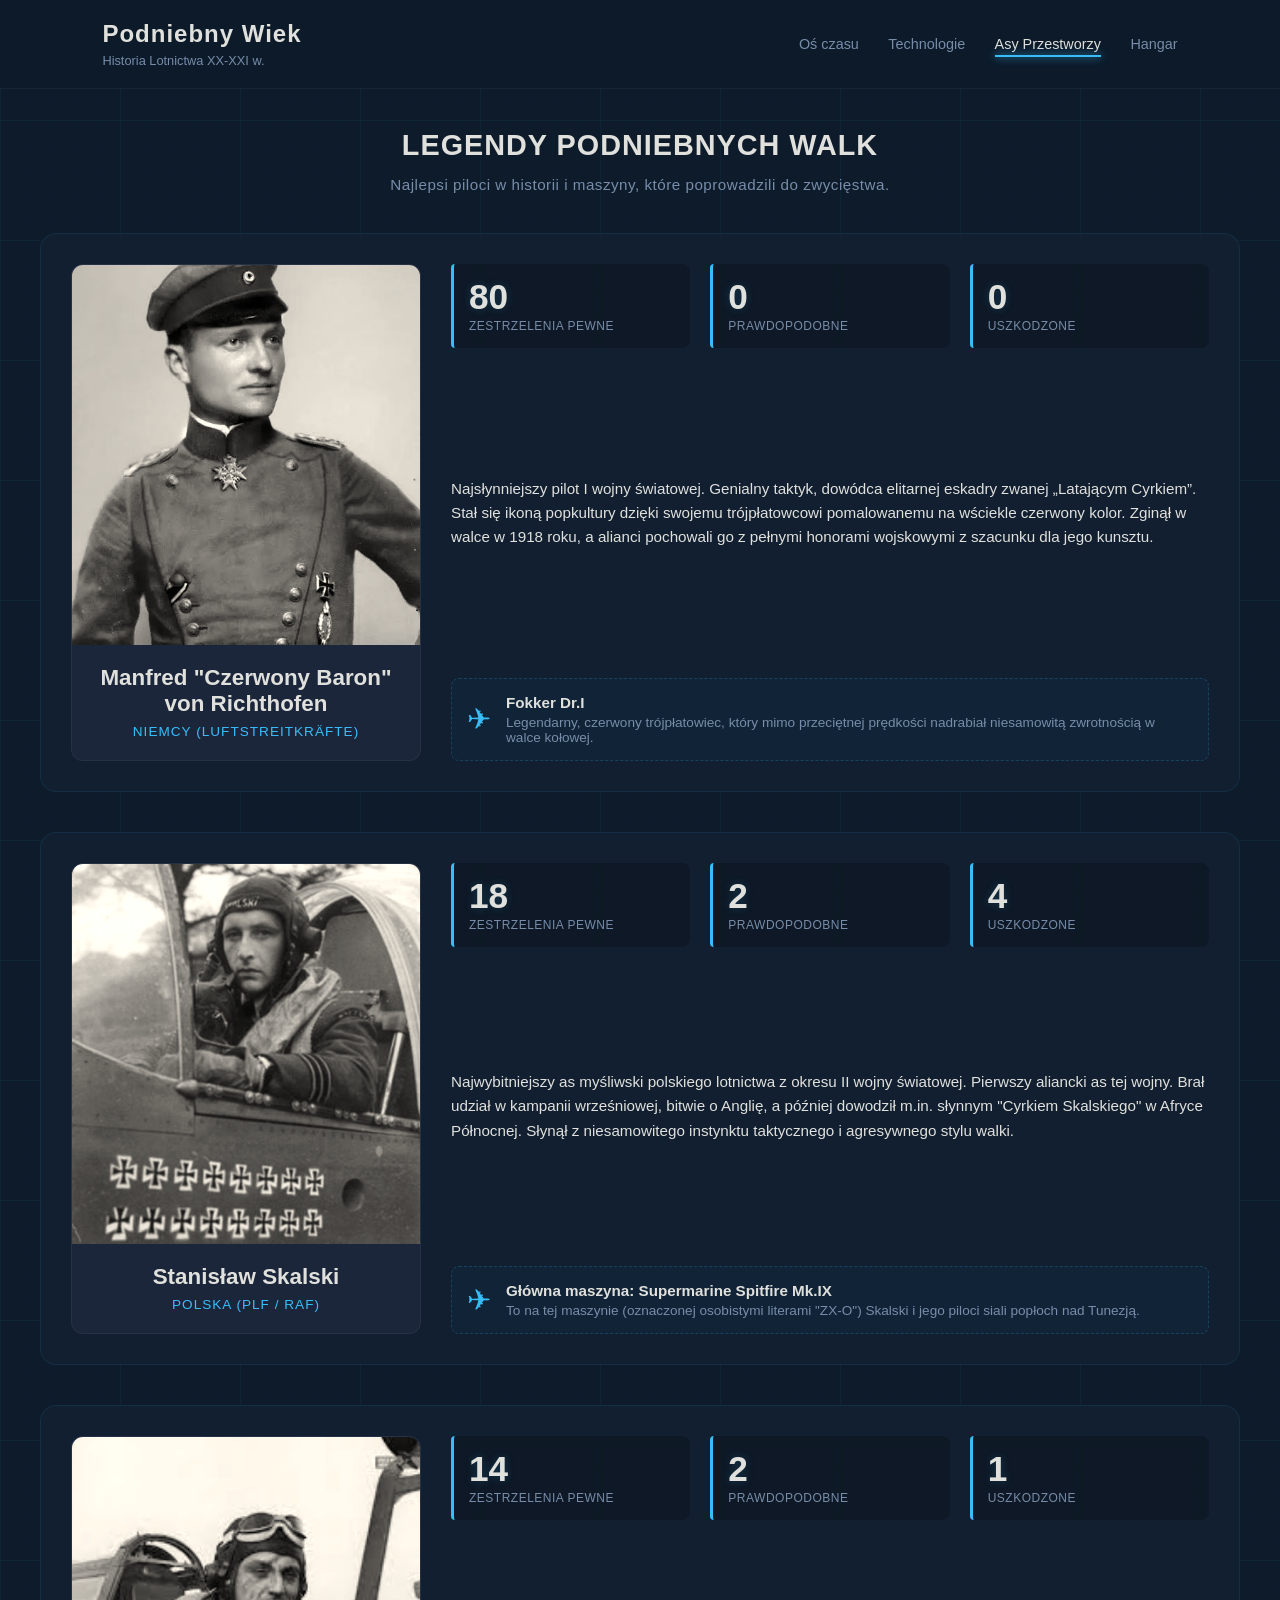
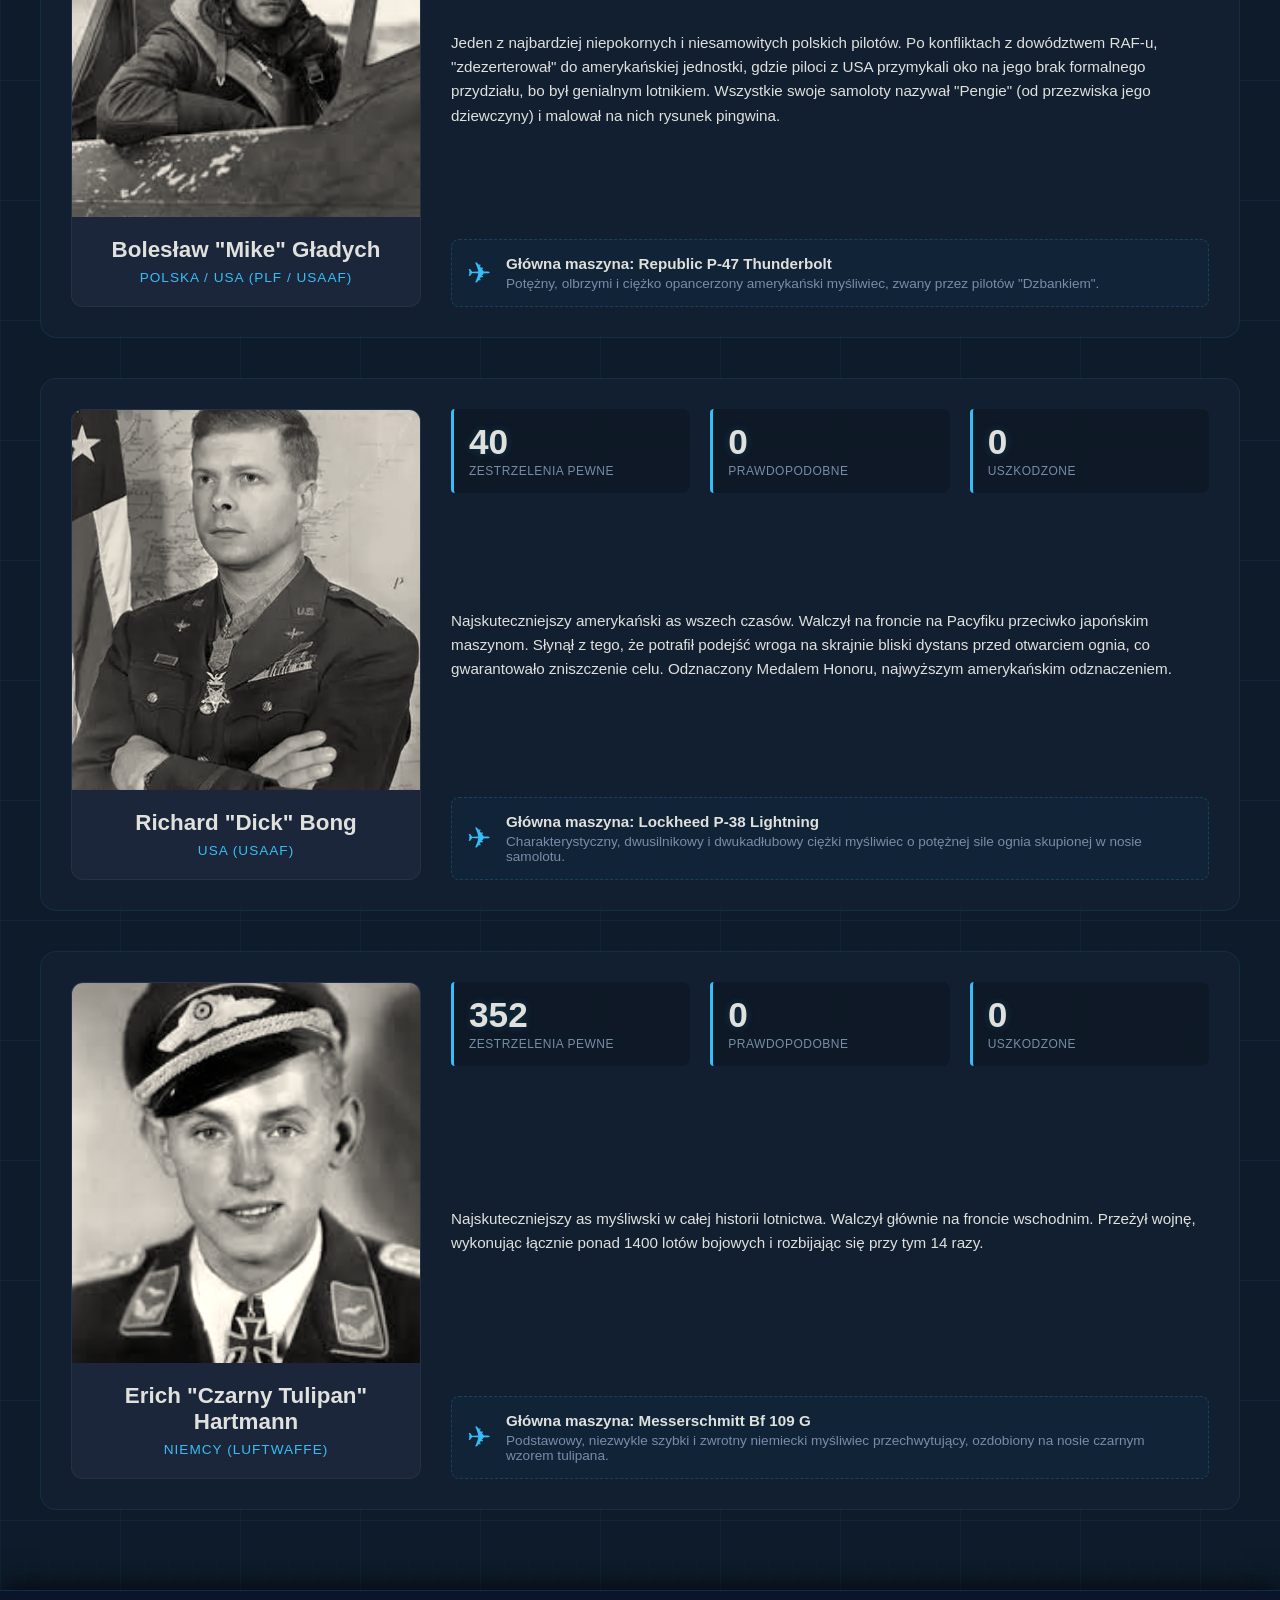
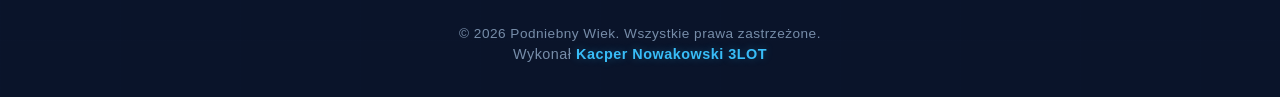
==== asy.html @ de9b1ddc "Dodanie struktury projektu" ====
<!DOCTYPE html>
<html lang="pl">
<head>
    <meta charset="UTF-8">
    <meta name="viewport" content="width=device-width, initial-scale=1.0">
    <title>Podniebny Wiek</title>
    <link rel="stylesheet" href="css/style.css?v=2">
</head>
<body>

    <header class="main-header">
        <div class="header-logo">
            <h1>Podniebny Wiek</h1>
            <p>Historia Lotnictwa XX-XXI w.</p>
        </div>
        <nav class="nav-menu">
            <a href="index.html">Oś czasu</a>
            <a href="technologie.html">Technologie</a>
            <a href="asy.html" class="active">Asy Przestworzy</a>
            <a href="hangar.html" class="nav-link">Hangar</a>
        </nav>
    </header>

    <main>
        <div class="tech-header-container">
            <h2 class="section-title">LEGENDY PODNIEBNYCH WALK</h2>
            <p class="section-subtitle">Najlepsi piloci w historii i maszyny, które poprowadzili do zwycięstwa.</p>
        </div>

        <div class="aces-container">
            
            <div class="ace-profile-wrapper">
                
                <div class="ace-photo-card">
                    <img src="assets/richthofen.jpg" alt="Manfred von Richthofen" class="ace-img">
                    <div class="ace-main-info">
                        <h3>Manfred "Czerwony Baron" von Richthofen</h3>
                        <span class="ace-country">Niemcy (Luftstreitkräfte)</span>
                    </div>
                </div>
                
                <div class="ace-details-panel">
                    
                    <div class="ace-stats-grid">
                        <div class="stat-box">
                            <div class="stat-number">80</div>
                            <div class="stat-label">Zestrzelenia pewne</div>
                        </div>
                        <div class="stat-box">
                            <div class="stat-number">0</div>
                            <div class="stat-label">Prawdopodobne</div>
                        </div>
                        <div class="stat-box">
                            <div class="stat-number">0</div>
                            <div class="stat-label">Uszkodzone</div>
                        </div>
                    </div>
                    
                    <div class="ace-bio">
                        <p>Najsłynniejszy pilot I wojny światowej. Genialny taktyk, dowódca elitarnej eskadry zwanej „Latającym Cyrkiem”. Stał się ikoną popkultury dzięki swojemu trójpłatowcowi pomalowanemu na wściekle czerwony kolor. Zginął w walce w 1918 roku, a alianci pochowali go z pełnymi honorami wojskowymi z szacunku dla jego kunsztu.</p>
                    </div>
                    
                    <div class="ace-aircraft-data">
                        <div class="aircraft-icon">✈</div>
                        <div class="aircraft-text">
                            <h4>Fokker Dr.I</h4>
                            <p>Legendarny, czerwony trójpłatowiec, który mimo przeciętnej prędkości nadrabiał niesamowitą zwrotnością w walce kołowej.</p>
                        </div>
                    </div>
                    
                </div>
            </div>

            </div>

            <div class="aces-container">
            
            <div class="ace-profile-wrapper">
                
                <div class="ace-photo-card">
                    <img src="assets/skalski.jpg" alt="Stanisław Skalski" class="ace-img">
                    <div class="ace-main-info">
                        <h3>Stanisław Skalski</h3>
                        <span class="ace-country">Polska (PLF / RAF)</span>
                    </div>
                </div>
                
                <div class="ace-details-panel">
                    
                    <div class="ace-stats-grid">
                        <div class="stat-box">
                            <div class="stat-number">18</div>
                            <div class="stat-label">Zestrzelenia pewne</div>
                        </div>
                        <div class="stat-box">
                            <div class="stat-number">2</div>
                            <div class="stat-label">Prawdopodobne</div>
                        </div>
                        <div class="stat-box">
                            <div class="stat-number">4</div>
                            <div class="stat-label">Uszkodzone</div>
                        </div>
                    </div>
                    
                    <div class="ace-bio">
                        <p>Najwybitniejszy as myśliwski polskiego lotnictwa z okresu II wojny światowej. Pierwszy aliancki as tej wojny. Brał udział w kampanii wrześniowej, bitwie o Anglię, a później dowodził m.in. słynnym "Cyrkiem Skalskiego" w Afryce Północnej. Słynął z niesamowitego instynktu taktycznego i agresywnego stylu walki.</p>
                    </div>
                    
                    <div class="ace-aircraft-data">
                        <div class="aircraft-icon">✈</div>
                        <div class="aircraft-text">
                            <h4>Główna maszyna: Supermarine Spitfire Mk.IX</h4>
                            <p>To na tej maszynie (oznaczonej osobistymi literami "ZX-O") Skalski i jego piloci siali popłoch nad Tunezją.</p>
                        </div>
                    </div>
                    
                </div>
            </div>

            </div>
    </main>

    <div class="aces-container">
            
            <div class="ace-profile-wrapper">
                
                <div class="ace-photo-card">
                    <img src="assets/gladych.jpg" alt="Bolesław "Mike" Gładych" class="ace-img">
                    <div class="ace-main-info">
                        <h3>Bolesław "Mike" Gładych</h3>
                        <span class="ace-country">Polska / USA (PLF / USAAF)</span>
                    </div>
                </div>
                
                <div class="ace-details-panel">
                    
                    <div class="ace-stats-grid">
                        <div class="stat-box">
                            <div class="stat-number">14</div>
                            <div class="stat-label">Zestrzelenia pewne</div>
                        </div>
                        <div class="stat-box">
                            <div class="stat-number">2</div>
                            <div class="stat-label">Prawdopodobne</div>
                        </div>
                        <div class="stat-box">
                            <div class="stat-number">1</div>
                            <div class="stat-label">Uszkodzone</div>
                        </div>
                    </div>
                    
                    <div class="ace-bio">
                        <p>Jeden z najbardziej niepokornych i niesamowitych polskich pilotów. Po konfliktach z dowództwem RAF-u, "zdezerterował" do amerykańskiej jednostki, gdzie piloci z USA przymykali oko na jego brak formalnego przydziału, bo był genialnym lotnikiem. Wszystkie swoje samoloty nazywał "Pengie" (od przezwiska jego dziewczyny) i malował na nich rysunek pingwina.</p>
                    </div>
                    
                    <div class="ace-aircraft-data">
                        <div class="aircraft-icon">✈</div>
                        <div class="aircraft-text">
                            <h4>Główna maszyna: Republic P-47 Thunderbolt</h4>
                            <p>Potężny, olbrzymi i ciężko opancerzony amerykański myśliwiec, zwany przez pilotów "Dzbankiem".</p>
                        </div>
                    </div>
                    
                </div>
            </div>

            </div>

            <div class="aces-container">
            
            <div class="ace-profile-wrapper">
                
                <div class="ace-photo-card">
                    <img src="assets/bong.jpg" alt="Bolesław "Mike" Gładych" class="ace-img">
                    <div class="ace-main-info">
                        <h3>Richard "Dick" Bong</h3>
                        <span class="ace-country">USA (USAAF)</span>
                    </div>
                </div>
                
                <div class="ace-details-panel">
                    
                    <div class="ace-stats-grid">
                        <div class="stat-box">
                            <div class="stat-number">40</div>
                            <div class="stat-label">Zestrzelenia pewne</div>
                        </div>
                        <div class="stat-box">
                            <div class="stat-number">0</div>
                            <div class="stat-label">Prawdopodobne</div>
                        </div>
                        <div class="stat-box">
                            <div class="stat-number">0</div>
                            <div class="stat-label">Uszkodzone</div>
                        </div>
                    </div>
                    
                    <div class="ace-bio">
                        <p>Najskuteczniejszy amerykański as wszech czasów. Walczył na froncie na Pacyfiku przeciwko japońskim maszynom. Słynął z tego, że potrafił podejść wroga na skrajnie bliski dystans przed otwarciem ognia, co gwarantowało zniszczenie celu. Odznaczony Medalem Honoru, najwyższym amerykańskim odznaczeniem.</p>
                    </div>
                    
                    <div class="ace-aircraft-data">
                        <div class="aircraft-icon">✈</div>
                        <div class="aircraft-text">
                            <h4>Główna maszyna: Lockheed P-38 Lightning</h4>
                            <p>Charakterystyczny, dwusilnikowy i dwukadłubowy ciężki myśliwiec o potężnej sile ognia skupionej w nosie samolotu.</p>
                        </div>
                    </div>
                    
                </div>
            </div>

            </div>

             <div class="aces-container">
            
            <div class="ace-profile-wrapper">
                
                <div class="ace-photo-card">
                    <img src="assets/hartmann.jpg" alt="Erich "Czarny Tulipan" Hartmann" class="ace-img">
                    <div class="ace-main-info">
                        <h3>Erich "Czarny Tulipan" Hartmann</h3>
                        <span class="ace-country">Niemcy (Luftwaffe)</span>
                    </div>
                </div>
                
                <div class="ace-details-panel">
                    
                    <div class="ace-stats-grid">
                        <div class="stat-box">
                            <div class="stat-number">352</div>
                            <div class="stat-label">Zestrzelenia pewne</div>
                        </div>
                        <div class="stat-box">
                            <div class="stat-number">0</div>
                            <div class="stat-label">Prawdopodobne</div>
                        </div>
                        <div class="stat-box">
                            <div class="stat-number">0</div>
                            <div class="stat-label">Uszkodzone</div>
                        </div>
                    </div>
                    
                    <div class="ace-bio">
                        <p>Najskuteczniejszy as myśliwski w całej historii lotnictwa. Walczył głównie na froncie wschodnim. Przeżył wojnę, wykonując łącznie ponad 1400 lotów bojowych i rozbijając się przy tym 14 razy.</p>
                    </div>
                    
                    <div class="ace-aircraft-data">
                        <div class="aircraft-icon">✈</div>
                        <div class="aircraft-text">
                            <h4>Główna maszyna: Messerschmitt Bf 109 G</h4>
                            <p>Podstawowy, niezwykle szybki i zwrotny niemiecki myśliwiec przechwytujący, ozdobiony na nosie czarnym wzorem tulipana.</p>
                        </div>
                    </div>
                    
                </div>
            </div>

            </div>

    <footer class="main-footer">
        <div class="footer-content">
            <p>&copy; 2026 Podniebny Wiek. Wszystkie prawa zastrzeżone.</p>
            <p class="author-tag">Wykonał <span class="highlight">Kacper Nowakowski 3LOT</span></p>
        </div>
    </footer>

</body>
</html>
---- css/style.css ----
/* --- ZMIENNE TECH DESIGN --- */
:root {
    --bg-color: #0d1b2a;       /* Ciemny lotniczy granat */
    --card-bg: #1b263b;        /* Jaśniejszy odcień dla kart */
    --accent-color: #415a77;   /* Kolor linii technicznych */
    --neon-blue: #38bdf8;      /* Świecący błękit aktywny */
    --text-main: #e0e1dd;
    --text-muted: #778da9;
}

html {
    scroll-behavior: smooth;
    font-family: 'Segoe UI', Tahoma, Geneva, Verdana, sans-serif;
    background-color: var(--bg-color);
    
    /* Generowanie siatki blueprintu */
    background-image: 
        linear-gradient(rgba(56, 189, 248, 0.04) 1px, transparent 1px),
        linear-gradient(90deg, rgba(56, 189, 248, 0.04) 1px, transparent 1px),
        linear-gradient(rgba(56, 189, 248, 0.01) 1px, transparent 1px),
        linear-gradient(90deg, rgba(56, 189, 248, 0.01) 1px, transparent 1px);
    background-size: 120px 120px, 120px 120px, 24px 24px, 24px 24px;
    
    color: var(--text-main);
    margin: 0;
    padding: 0;
}

body {
    overflow-x: hidden;
    margin: 0;
    padding: 0;
}

/* --- NAGŁÓWEK I MENU (HEADER) --- */
.main-header {
    display: flex;
    justify-content: space-between;
    align-items: center;
    padding: 20px 8%;
    border-bottom: 1px solid rgba(255, 255, 255, 0.05);
    background: rgba(13, 27, 42, 0.8);
    backdrop-filter: blur(10px);
}

.header-logo h1 {
    font-size: 1.5rem;
    margin: 0;
    color: var(--text-main);
    letter-spacing: 1px;
}

.header-logo p {
    font-size: 0.8rem;
    margin: 5px 0 0 0;
    color: var(--text-muted);
}

.nav-menu a {
    color: var(--text-muted);
    text-decoration: none;
    margin-left: 25px;
    font-size: 0.9rem;
    font-weight: 500;
    transition: color 0.3s;
    position: relative;
    padding-bottom: 5px;
}

.nav-menu a:hover, .nav-menu a.active {
    color: var(--text-main);
}

.nav-menu a.active::after {
    content: '';
    position: absolute;
    width: 100%;
    height: 2px;
    background-color: var(--neon-blue);
    bottom: 0;
    left: 0;
    box-shadow: 0 0 8px var(--neon-blue);
}

/* --- SEKCJE TYTUŁOWE --- */
.section-title {
    text-align: center;
    font-size: 1.8rem;
    margin-top: 40px;
    color: var(--text-main);
    letter-spacing: 1px;
}

.section-title-left {
    font-size: 1.6rem;
    margin-bottom: 20px;
    letter-spacing: 1px;
}

/* --- INTERFEJS OSI CZASU --- */
.timeline-container {
    position: relative;
    max-width: 1100px;
    margin: 40px auto;
    padding: 40px 20px;
}

/* Środkowa linia pionowa */
.timeline-container::after {
    content: '';
    position: absolute;
    width: 2px;
    background-color: var(--accent-color);
    top: 0;
    bottom: 0;
    left: 50%;
    margin-left: -1px;
}

.epoch {
    position: relative;
    width: 50%;
    min-height: 120px;
    box-sizing: border-box;
    display: flex;
    align-items: center;
}

.left { left: 0; justify-content: flex-end; padding-right: 80px; }
.right { left: 50%; justify-content: flex-start; padding-left: 80px; }

/* Sekcje bez opisu - same daty dla zachowania proporcji z makiety */
.spacer-only {
    min-height: 80px;
}

/* SZEŚCIOKĄTY (DATY) */
.timeline-hexagon {
    position: absolute;
    width: 70px;
    height: 40px;
    background-color: #14213d;
    border-left: 2px solid var(--accent-color);
    border-right: 2px solid var(--accent-color);
    color: var(--text-muted);
    font-weight: bold;
    font-size: 1rem;
    text-align: center;
    line-height: 40px;
    top: 50%;
    transform: translateY(-50%);
    z-index: 5;
    transition: all 0.5s ease;
    clip-path: polygon(25% 0%, 75% 0%, 100% 50%, 75% 100%, 25% 100%, 0% 50%);
}

.left .timeline-hexagon { right: -35px; }
.right .timeline-hexagon { left: -35px; }

/* LINIE POMOCNICZE (Wskaźniki do kart) */
.pointer-line {
    position: absolute;
    height: 2px;
    background-color: var(--accent-color);
    top: 50%;
    width: 50px;
    z-index: 1;
    opacity: 0; 
    transition: opacity 0.4s ease, background-color 0.4s ease;
}
.left .pointer-line { right: 30px; }
.right .pointer-line { left: 30px; }

/* --- KARTY Z TREŚCIĄ --- */
.content-card {
    width: 380px;
    background-color: rgba(27, 38, 59, 0.7);
    border-radius: 16px;
    border: 1px solid rgba(255,255,255,0.05);
    padding: 16px;
    box-shadow: 0 10px 30px rgba(0,0,0,0.5);
    backdrop-filter: blur(5px);
    transition: all 0.4s ease;
}

/* --- INTERAKCJA MYSZKI (HOVER EFFECT WITH DELAY) --- */
.left .content-card { 
    opacity: 0; 
    visibility: hidden;
    transform: translateX(-30px); 
    transition: opacity 0.2s ease, transform 0.2s ease, visibility 0.2s;
}
.right .content-card { 
    opacity: 0; 
    visibility: hidden;
    transform: translateX(30px); 
    transition: opacity 0.2s ease, transform 0.2s ease, visibility 0.2s;
}

/* Stan aktywny wyzwalany przez JavaScript */
.epoch.active-hover .content-card {
    opacity: 1;
    visibility: visible;
    transform: translateX(0);
}

/* Sześciokąt podświetla się na jasny błękit */
.epoch.active-hover .timeline-hexagon {
    border-color: var(--neon-blue);
    color: var(--neon-blue);
    background-color: var(--card-bg);
    box-shadow: 0 0 15px rgba(56, 189, 248, 0.4);
}

/* Kreska staje się widoczna i zmienia kolor na jasny błękit */
.epoch.active-hover .pointer-line {
    opacity: 1; 
    background-color: var(--neon-blue);
}

/* Wnętrze kart */
.card-image-placeholder {
    width: 100%;
    height: 180px;
    background-color: #2b3a55;
    border-radius: 12px;
    margin-bottom: 12px;
    display: block;
    align-items: center;
    justify-content: center;
    color: rgba(255,255,255,0.2);
    font-size: 1.2rem;
    font-weight: bold;
    object-fit: cover;
}

.active-plane {
    background-image: url('assets/spitfire.jpg'); 
    background-size: cover;
    background-position: center;
    color: transparent; 
}

.content-card h3 { margin: 5px 0; font-size: 1.2rem; }
.file-name { font-size: 0.8rem; color: var(--text-muted); margin: 2px 0; }
.tags { font-size: 0.85rem; color: var(--neon-blue); margin-top: 8px; }

/* --- SEKCJA: MASZYNY LEGENDY (DOLNY GRID) --- */
.legends-section {
    max-width: 1200px;
    margin: 60px auto;
    padding: 0 20px;
}

.legends-grid {
    display: grid;
    grid-template-columns: repeat(3, 1fr);
    gap: 25px;
    margin-top: 20px;
}

.legend-card {
    background-color: var(--card-bg);
    min-height: 280px;
    height: 100% !important;
    border-radius: 14px;
    border: 1px solid rgba(255,255,255,0.05);
    overflow: hidden;
    transition: opacity 0.6s ease, transform 0.3s ease, border-color 0.3s;
    display: flex;
    flex-direction: column;
}

/* Zdjęcie w kafelku */
.legend-card .img-thumb {
    width: 100%;
    height: 140px; 
    object-fit: cover;
}

/* Kontener na tekst pod zdjęciem */
.legend-info {
    padding: 15px; 
    display: flex;
    flex-direction: column;
    flex-grow: 1;
}

.legend-info h4 {
    margin: 0 0 8px 0;
    color: var(--neon-blue);
    font-size: 1.1rem; 
    font-weight: 600;
}

.legend-info p {
    margin: 0;
    color: var(--text-muted);
    font-size: 0.85rem; 
    line-height: 1.4; 
}

.legend-card:hover {
    transform: scale(1.05);
    border-color: var(--neon-blue);
}

.img-thumb {
    width: 100%;
    height: 100%;
    background-color: #2b3a55; 
}

/* Efekt płynnego przejścia dla rotującej bazy */
.legend-card.fade-out {
    opacity: 0;
    transition: opacity 0.6s ease;
    pointer-events: none; /* Blokuje klikanie w trakcie rotacji */
}

/* Możesz też dodać to, żeby każda karta (nawet bez fade-out) miała płynne pojawianie */
.legend-card {
    transition: opacity 0.6s ease;
    opacity: 1;
}

/* --- STOPKA (FOOTER INTERFACE) --- */
.main-footer {
    width: 100%;
    background-color: rgba(11, 19, 43, 0.9); 
    border-top: 1px solid rgba(56, 189, 248, 0.15); 
    padding: 30px 0;
    margin-top: 80px; 
    text-align: center;
    box-shadow: 0 -5px 25px rgba(0, 0, 0, 0.6);
}

.footer-content p {
    margin: 5px 0;
    font-size: 0.85rem;
    color: var(--text-muted);
    letter-spacing: 0.5px;
}

.main-footer .author-tag {
    font-size: 0.9rem;
    font-weight: 500;
}

.main-footer .highlight {
    color: var(--neon-blue); 
    font-weight: 600;
    text-shadow: 0 0 8px rgba(56, 189, 248, 0.3);
}

/* --- SYSTEM ZAKŁADEK (TAB SYSTEM) --- */
.tab-content {
    display: none; 
    animation: fadeInTab 0.5s ease; 
}

.tab-content.active-tab {
    display: block; 
}

@keyframes fadeInTab {
    from { opacity: 0; transform: translateY(10px); }
    to { opacity: 1; transform: translateY(0); }
}

/* --- ZAKŁADKA TECHNOLOGIE (CZYSTY, POPRAWIONY KOD) --- */
.tech-header-container {
    text-align: center;
    margin-bottom: 40px;
}

.section-subtitle {
    color: var(--text-muted);
    font-size: 0.95rem;
    letter-spacing: 0.5px;
    margin-top: -10px;
}

/* --- SYSTEM INTERAKTYWNEGO PODŚWIETLANIA (HOVER) --- */

.tech-dashboard {
    max-width: 1100px;
    margin: 40px auto;
    padding: 0 20px;
    display: flex;
    flex-direction: column;
    gap: 40px;
}

.tech-row {
    background-color: rgba(27, 38, 59, 0.4);
    border: 1px solid rgba(56, 189, 248, 0.1);
    border-radius: 16px;
    padding: 30px !important;
    display: flex;
    flex-direction: column;
    gap: 20px;
    backdrop-filter: blur(5px);
    height: auto !important;
}

.tech-timeline-line {
    position: relative !important;
    margin: 40px 10px 0 10px !important;
    display: flex !important;
    justify-content: space-between !important;
    align-items: flex-start !important;
    height: auto !important;
}

/* DOMYŚLNIE: Wszystkie węzły są lekko wygaszone */
.tech-node {
    position: relative !important;
    width: 30% !important; 
    display: flex !important;
    flex-direction: column !important;
    align-items: flex-start !important;
    opacity: 0.35; /* Wygaszenie */
    filter: grayscale(40%); /* Delikatne ścięcie kolorów */
    transition: all 0.4s ease-in-out; /* Płynne przejście efektu */
    cursor: pointer; /* Zmieniamy kursor na rączkę, żeby zachęcić do najechania */
}

/* EFEKT HOVER: Po najechaniu myszką na dany bloczek */
.tech-node:hover {
    opacity: 1 !important;
    filter: grayscale(0%) !important;
}

/* Elementy roku i kropki */
.node-year {
    position: static !important;
    font-size: 0.85rem;
    font-weight: bold;
    color: var(--text-muted);
    margin-bottom: 8px;
    transition: color 0.3s;
}

.node-point {
    width: 12px;
    height: 12px;
    background-color: #0b132b;
    border: 2px solid var(--accent-color);
    border-radius: 50%;
    margin-bottom: 15px;
    flex-shrink: 0;
    transition: all 0.3s ease;
}

/* Rozbłysk kropki i roku po najechaniu myszką */
.tech-node:hover .node-point {
    border-color: var(--neon-blue) !important;
    background-color: var(--neon-blue) !important;
    box-shadow: 0 0 12px var(--neon-blue) !important;
}

.tech-node:hover .node-year {
    color: var(--neon-blue) !important;
}

/* Zdjęcia wewnątrz bloczków */
.tech-node-img {
    width: 100%;
    height: 100px;
    object-fit: cover;
    border-radius: 8px;
    margin-bottom: 10px;
    border: 1px solid rgba(56, 189, 248, 0.1);
    transition: all 0.3s ease;
}

/* Podświetlenie ramki zdjęcia na hover */
.tech-node:hover .tech-node-img {
    border-color: rgba(56, 189, 248, 0.6) !important;
    box-shadow: 0 0 8px rgba(56, 189, 248, 0.2);
}

/* Opisy tekstowe */
.node-popup {
    padding-right: 15px !important;
    display: block !important;
    position: relative !important;
    width: 100% !important;
}

.node-popup h4 {
    margin: 0 0 8px 0;
    font-size: 1rem;
    color: var(--text-main);
    transition: color 0.3s;
}

/* Podświetlenie nagłówka w tekście */
.tech-node:hover .node-popup h4 {
    color: var(--neon-blue) !important;
}

.node-popup p {
    margin: 0;
    font-size: 0.82rem;
    color: var(--text-muted);
    line-height: 1.45;
}

/* --- RESPONSYWNOŚĆ DLA TELEFONÓW --- */
@media screen and (max-width: 768px) {
    .tech-timeline-line {
        display: flex !important;
        flex-direction: column !important;
        height: auto !important;
        background: none !important;
        margin: 20px 0 0 0 !important;
        gap: 25px !important;
    }
    .tech-node {
        width: 100% !important;
        opacity: 1 !important; /* Na telefonach wyłączamy wygaszenie, bo nie ma tam myszki */
        filter: none !important;
    }
    .node-point {
        display: none !important;
    }
    .node-year {
        position: static !important;
        margin-bottom: 5px !important;
    }
}

/* Styl dla małych zdjęć w osi technologicznej */
.tech-node-img {
    width: 100%;
    height: 100px; /* Sztywna, zgrabna wysokość */
    object-fit: cover; /* Zdjęcie ładnie się dotnie, nie będzie rozciągnięte */
    border-radius: 8px;
    margin-bottom: 10px; /* Odstęp od zdjęcia do nagłówka */
    border: 1px solid rgba(56, 189, 248, 0.2); /* Delikatna ramka pasująca do blueprintu */
}

/* --- INTERFEJS ASÓW PRZESTWORZY --- */

.aces-container {
    max-width: 1200px;
    margin: 40px auto;
    padding: 0 20px;
    display: flex;
    flex-direction: column;
    gap: 30px;
}

/* Układ: Karta Asa + Panel statystyk */
.ace-profile-wrapper {
    display: grid;
    grid-template-columns: 350px 1fr;
    gap: 30px;
    background-color: rgba(27, 38, 59, 0.4);
    border: 1px solid rgba(56, 189, 248, 0.1);
    border-radius: 16px;
    padding: 30px;
    backdrop-filter: blur(5px);
}

/* Zdjęcie i główne dane pilota */
.ace-photo-card {
    background-color: var(--card-bg);
    border-radius: 12px;
    overflow: hidden;
    border: 1px solid rgba(255, 255, 255, 0.05);
    display: flex;
    flex-direction: column;
}

.ace-img {
    width: 100%;
    height: 380px;
    object-fit: cover;
    filter: grayscale(100%) sepia(20%); /* Klimatyczny, archiwalny styl fotki */
    transition: filter 0.3s;
}

.ace-photo-card:hover .ace-img {
    filter: grayscale(0%); /* Ożywa po najechaniu */
}

.ace-main-info {
    padding: 20px;
    text-align: center;
}

.ace-main-info h3 {
    margin: 0 0 5px 0;
    color: var(--text-main);
    font-size: 1.4rem;
}

.ace-country {
    font-size: 0.85rem;
    color: var(--neon-blue);
    text-transform: uppercase;
    letter-spacing: 1px;
}

/* Panel statystyk i opisów po prawej */
.ace-details-panel {
    display: flex;
    flex-direction: column;
    justify-content: space-between;
    gap: 20px;
}

/* Liczniki zestrzeleń (Wielkie cyfry techniczne) */
.ace-stats-grid {
    display: grid;
    grid-template-columns: repeat(3, 1fr);
    gap: 20px;
}

.stat-box {
    background-color: rgba(0, 0, 0, 0.2);
    border-left: 3px solid var(--neon-blue);
    padding: 15px;
    border-radius: 4px 8px 8px 4px;
}

.stat-number {
    font-size: 2.2rem;
    font-weight: 800;
    color: var(--text-main);
    line-height: 1;
    margin-bottom: 5px;
    text-shadow: 0 0 10px rgba(56, 189, 248, 0.2);
}

.stat-label {
    font-size: 0.75rem;
    color: var(--text-muted);
    text-transform: uppercase;
    letter-spacing: 0.5px;
}

/* Sekcja z opisem biograficznym i samolotem */
.ace-bio {
    font-size: 0.95rem;
    line-height: 1.6;
    color: var(--text-main);
}

.ace-aircraft-data {
    background-color: rgba(56, 189, 248, 0.03);
    border: 1px dashed rgba(56, 189, 248, 0.2);
    border-radius: 8px;
    padding: 15px;
    display: flex;
    align-items: center;
    gap: 15px;
}

.aircraft-icon {
    font-size: 1.8rem;
    color: var(--neon-blue);
}

.aircraft-text h4 {
    margin: 0 0 4px 0;
    font-size: 0.95rem;
    color: var(--text-main);
}

.aircraft-text p {
    margin: 0;
    font-size: 0.85rem;
    color: var(--text-muted);
}

/* Responsywność dla Asów */
@media screen and (max-width: 900px) {
    .ace-profile-wrapper {
        grid-template-columns: 1fr;
    }
    .ace-img {
        height: 300px;
    }
}

/* --- INTERAKTYWNY GRID LEGENDALNYCH SAMOLOTÓW --- */

.legends-grid {
    display: grid;
    grid-template-columns: repeat(auto-fit, minmax(300px, 1fr));
    gap: 30px;
    max-width: 1200px;
    margin: 40px auto;
    padding: 0 20px;
}

/* Pojedynczy kafelek samolotu jako kontener-baza */
.aircraft-card {
    position: relative;
    height: 400px;
    border-radius: 16px;
    overflow: hidden; /* Wszystko, co wyjdzie poza kartę (np. ukryty tekst), będzie niewidoczne */
    border: 1px solid rgba(56, 189, 248, 0.1);
    background-color: rgba(27, 38, 59, 0.4);
    box-shadow: 0 4px 20px rgba(0, 0, 0, 0.3);
    transition: transform 0.3s ease, border-color 0.3s ease;
}

/* Efekt uniesienia karty po najechaniu */
.aircraft-card:hover {
    transform: translateY(-5px);
    border-color: var(--neon-blue);
    box-shadow: 0 0 15px rgba(56, 189, 248, 0.2);
}

/* Zdjęcie samolotu w tle karty */
.aircraft-card-img {
    width: 100%;
    height: 100%;
    object-fit: cover;
    transition: transform 0.5s ease, filter 0.5s ease;
}

/* Po najechaniu zdjęcie delikatnie się powiększa i ciemnieje, robiąc tło pod tekst */
.aircraft-card:hover .aircraft-card-img {
    transform: scale(1.05);
    filter: brightness(30%) blur(2px);
}

/* Podstawowy podpis na karcie (widoczny zawsze na starcie) */
.aircraft-card-badge {
    position: absolute;
    bottom: 20px;
    left: 20px;
    background: rgba(11, 19, 43, 0.85);
    border: 1px solid rgba(56, 189, 248, 0.3);
    padding: 8px 16px;
    border-radius: 6px;
    backdrop-filter: blur(5px);
    transition: opacity 0.3s ease;
}

.aircraft-card-badge h3 {
    margin: 0;
    color: var(--text-main);
    font-size: 1.1rem;
    letter-spacing: 0.5px;
}

/* Ukrywamy podstawową etykietę, gdy wjeżdżają szczegóły */
.aircraft-card:hover .aircraft-card-badge {
    opacity: 0;
}

/* --- PANEL Z INFORMACJAMI (WJEŻDŻA OD DOŁU NA HOVER) --- */
.aircraft-info-overlay {
    position: absolute;
    top: 0;
    left: 0;
    width: 100%;
    height: 100%;
    background: linear-gradient(to top, rgba(11, 19, 43, 0.95), rgba(27, 38, 59, 0.8));
    padding: 25px;
    display: flex;
    flex-direction: column;
    justify-content: space-between;
    box-sizing: border-box;
    
    /* Początkowy stan: przesunięty w dół i niewidoczny */
    transform: translateY(100%);
    transition: transform 0.4s cubic-bezier(0.16, 1, 0.3, 1);
}

/* Aktywacja panelu po najechaniu myszką */
.aircraft-card:hover .aircraft-info-overlay {
    transform: translateY(0);
}

/* Zawartość panelu specyfikacji */
.overlay-header h3 {
    margin: 0 0 5px 0;
    color: var(--neon-blue);
    font-size: 1.3rem;
}

.overlay-header .aircraft-era {
    font-size: 0.75rem;
    color: var(--text-muted);
    text-transform: uppercase;
    letter-spacing: 1px;
}

/* Tabela/Lista parametrów technicznych */
.aircraft-specs-list {
    margin: 15px 0;
    padding: 0;
    list-style: none;
    display: flex;
    flex-direction: column;
    gap: 8px;
}

.aircraft-specs-list li {
    font-size: 0.85rem;
    color: var(--text-main);
    display: flex;
    justify-content: space-between;
    border-bottom: 1px dashed rgba(255, 255, 255, 0.1);
    padding-bottom: 4px;
}

.aircraft-specs-list li span {
    color: var(--text-muted);
}

.overlay-description {
    font-size: 0.8rem;
    line-height: 1.4;
    color: var(--text-muted);
    margin: 0;
}

.hangar-grid {
    display: grid;
    grid-template-columns: repeat(auto-fit, minmax(250px, 1fr));
    gap: 20px;
    padding: 40px;
}

.hangar-card {
    background: rgba(27, 38, 59, 0.6);
    border: 1px solid var(--neon-blue);
    border-radius: 12px;
    padding: 20px;
    text-align: center;
    text-decoration: none;
    color: white;
    transition: transform 0.3s ease, box-shadow 0.3s ease;
}

.hangar-card:hover {
    transform: scale(1.05);
    box-shadow: 0 0 20px rgba(56, 189, 248, 0.4);
}

.hangar-card img {
    width: 100%;
    height: 150px;
    object-fit: contain;
    margin-bottom: 15px;
}

/* Styl dla kontenera 3D */
.viewer-container {
    width: 100%;
    height: 100vh;
    margin: 0;
    padding: 0;
    overflow: hidden;
}

model-viewer {
    width: 100%;
    height: 100%;
    background-color: #050505; /* Ciemne tło pasuje do klimatu hangaru */
}

.back-btn {
    position: absolute;
    top: 20px;
    left: 20px;
    z-index: 10;
    color: var(--neon-blue);
    text-decoration: none;
    font-weight: bold;
    font-family: sans-serif;
}

.model-credits {
    position: absolute;
    bottom: 10px;
    right: 10px;
    background: rgba(0, 0, 0, 0.6);
    padding: 10px;
    border-radius: 5px;
    font-size: 0.8rem;
    color: #ccc;
    text-align: right;
    z-index: 100; /* Upewnij się, że jest nad modelem */
    pointer-events: auto; /* To jest klucz! Pozwala klikać w linki */
}


.model-credits a {
    color: var(--neon-blue);
    text-decoration: none;
}
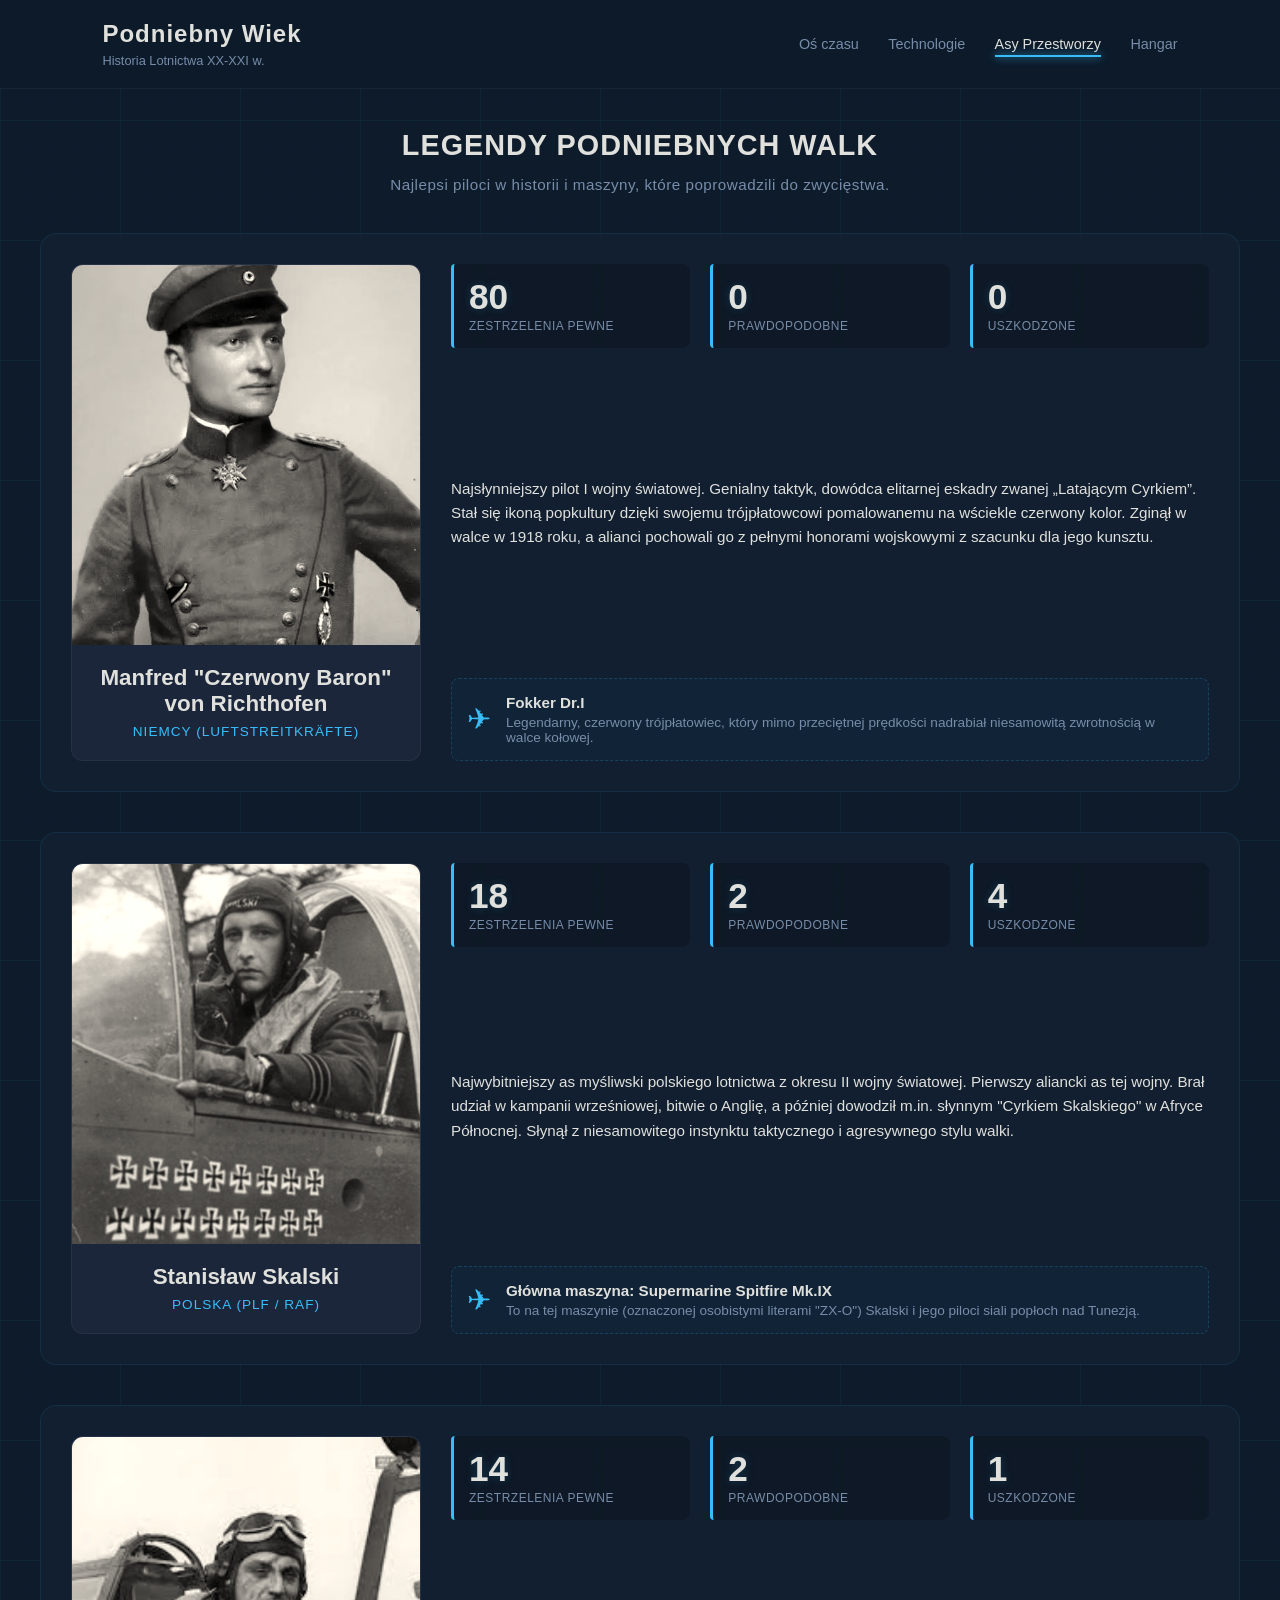
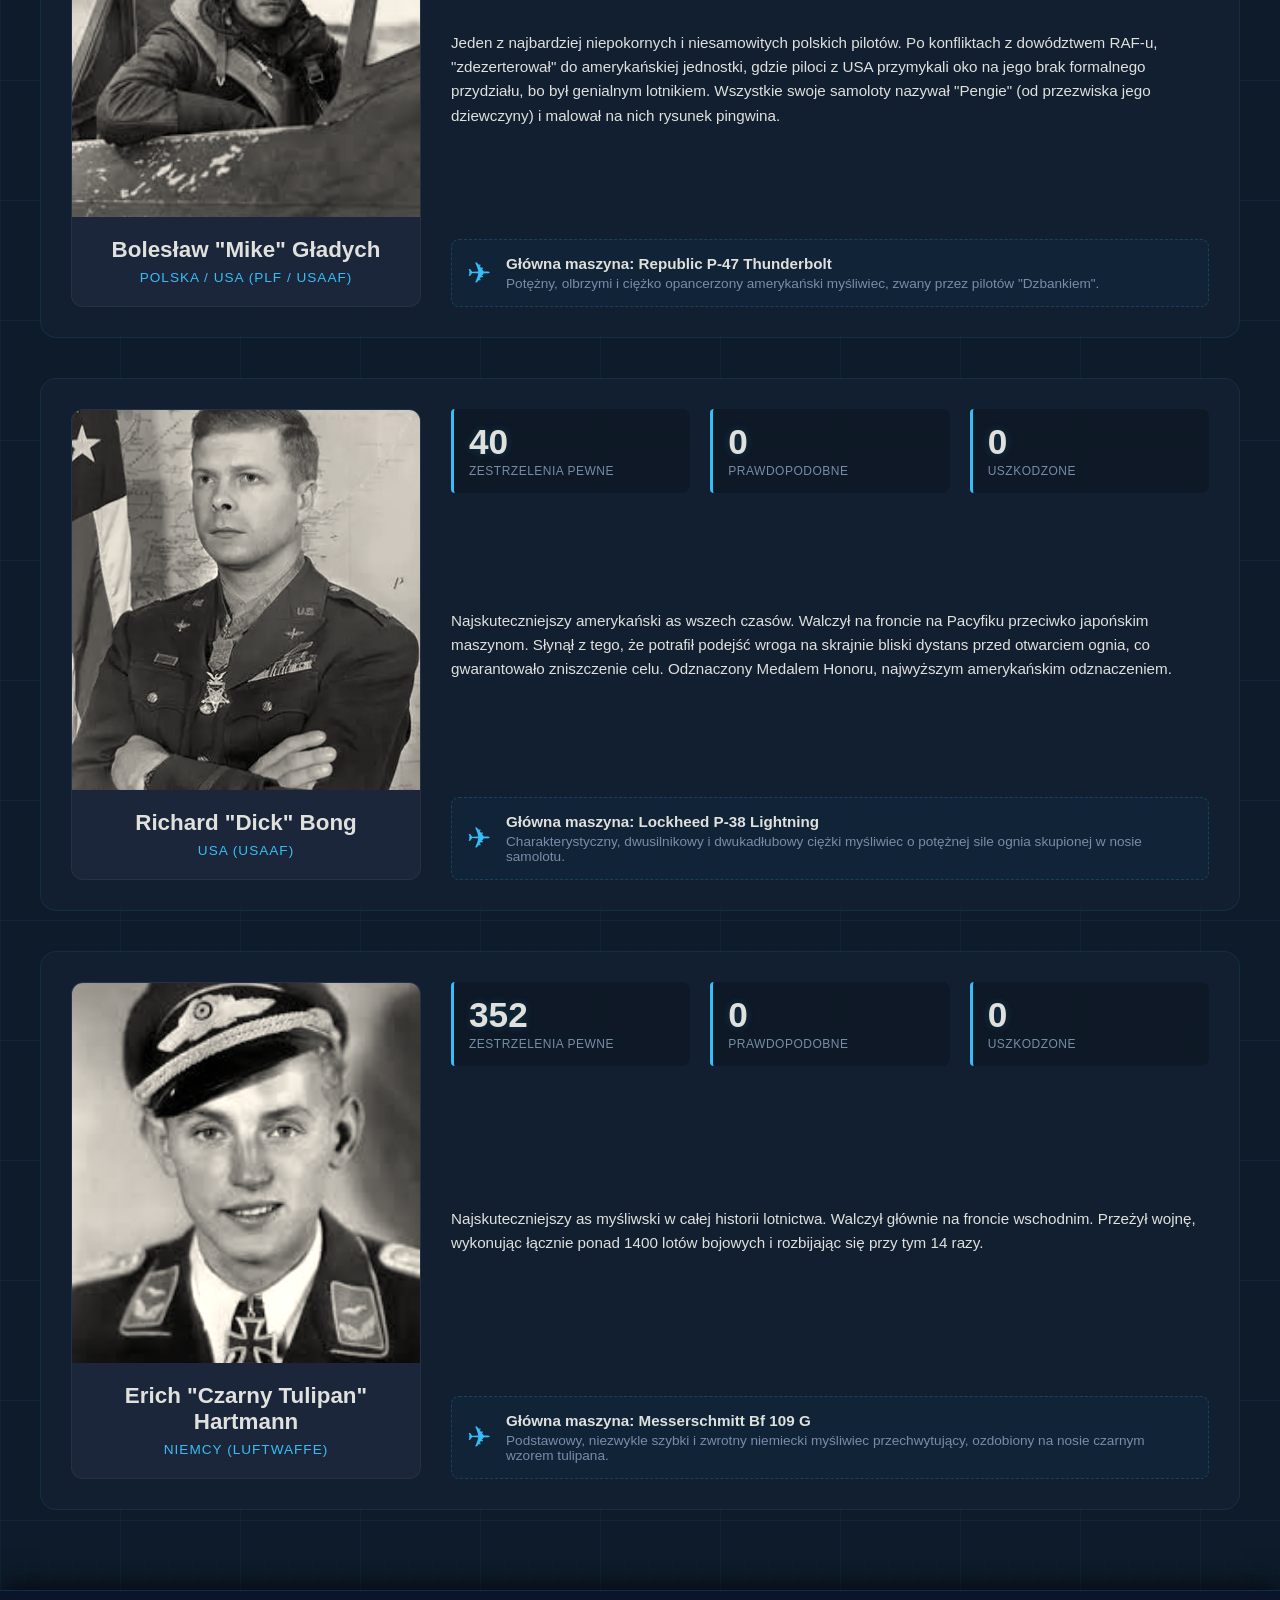
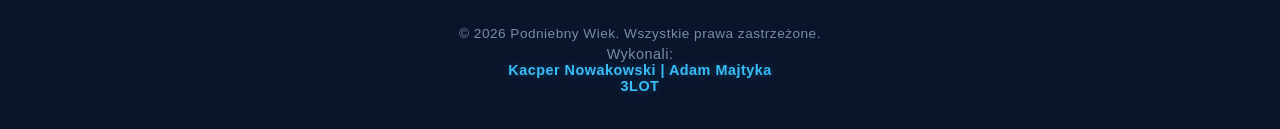
==== commit 8d08a900: "Add files via upload" ====
--- a/asy.html
+++ b/asy.html
@@ -1,269 +1,269 @@
-<!DOCTYPE html>
-<html lang="pl">
-<head>
-    <meta charset="UTF-8">
-    <meta name="viewport" content="width=device-width, initial-scale=1.0">
-    <title>Podniebny Wiek</title>
-    <link rel="stylesheet" href="css/style.css?v=2">
-</head>
-<body>
-
-    <header class="main-header">
-        <div class="header-logo">
-            <h1>Podniebny Wiek</h1>
-            <p>Historia Lotnictwa XX-XXI w.</p>
-        </div>
-        <nav class="nav-menu">
-            <a href="index.html">Oś czasu</a>
-            <a href="technologie.html">Technologie</a>
-            <a href="asy.html" class="active">Asy Przestworzy</a>
-            <a href="hangar.html" class="nav-link">Hangar</a>
-        </nav>
-    </header>
-
-    <main>
-        <div class="tech-header-container">
-            <h2 class="section-title">LEGENDY PODNIEBNYCH WALK</h2>
-            <p class="section-subtitle">Najlepsi piloci w historii i maszyny, które poprowadzili do zwycięstwa.</p>
-        </div>
-
-        <div class="aces-container">
-            
-            <div class="ace-profile-wrapper">
-                
-                <div class="ace-photo-card">
-                    <img src="assets/richthofen.jpg" alt="Manfred von Richthofen" class="ace-img">
-                    <div class="ace-main-info">
-                        <h3>Manfred "Czerwony Baron" von Richthofen</h3>
-                        <span class="ace-country">Niemcy (Luftstreitkräfte)</span>
-                    </div>
-                </div>
-                
-                <div class="ace-details-panel">
-                    
-                    <div class="ace-stats-grid">
-                        <div class="stat-box">
-                            <div class="stat-number">80</div>
-                            <div class="stat-label">Zestrzelenia pewne</div>
-                        </div>
-                        <div class="stat-box">
-                            <div class="stat-number">0</div>
-                            <div class="stat-label">Prawdopodobne</div>
-                        </div>
-                        <div class="stat-box">
-                            <div class="stat-number">0</div>
-                            <div class="stat-label">Uszkodzone</div>
-                        </div>
-                    </div>
-                    
-                    <div class="ace-bio">
-                        <p>Najsłynniejszy pilot I wojny światowej. Genialny taktyk, dowódca elitarnej eskadry zwanej „Latającym Cyrkiem”. Stał się ikoną popkultury dzięki swojemu trójpłatowcowi pomalowanemu na wściekle czerwony kolor. Zginął w walce w 1918 roku, a alianci pochowali go z pełnymi honorami wojskowymi z szacunku dla jego kunsztu.</p>
-                    </div>
-                    
-                    <div class="ace-aircraft-data">
-                        <div class="aircraft-icon">✈</div>
-                        <div class="aircraft-text">
-                            <h4>Fokker Dr.I</h4>
-                            <p>Legendarny, czerwony trójpłatowiec, który mimo przeciętnej prędkości nadrabiał niesamowitą zwrotnością w walce kołowej.</p>
-                        </div>
-                    </div>
-                    
-                </div>
-            </div>
-
-            </div>
-
-            <div class="aces-container">
-            
-            <div class="ace-profile-wrapper">
-                
-                <div class="ace-photo-card">
-                    <img src="assets/skalski.jpg" alt="Stanisław Skalski" class="ace-img">
-                    <div class="ace-main-info">
-                        <h3>Stanisław Skalski</h3>
-                        <span class="ace-country">Polska (PLF / RAF)</span>
-                    </div>
-                </div>
-                
-                <div class="ace-details-panel">
-                    
-                    <div class="ace-stats-grid">
-                        <div class="stat-box">
-                            <div class="stat-number">18</div>
-                            <div class="stat-label">Zestrzelenia pewne</div>
-                        </div>
-                        <div class="stat-box">
-                            <div class="stat-number">2</div>
-                            <div class="stat-label">Prawdopodobne</div>
-                        </div>
-                        <div class="stat-box">
-                            <div class="stat-number">4</div>
-                            <div class="stat-label">Uszkodzone</div>
-                        </div>
-                    </div>
-                    
-                    <div class="ace-bio">
-                        <p>Najwybitniejszy as myśliwski polskiego lotnictwa z okresu II wojny światowej. Pierwszy aliancki as tej wojny. Brał udział w kampanii wrześniowej, bitwie o Anglię, a później dowodził m.in. słynnym "Cyrkiem Skalskiego" w Afryce Północnej. Słynął z niesamowitego instynktu taktycznego i agresywnego stylu walki.</p>
-                    </div>
-                    
-                    <div class="ace-aircraft-data">
-                        <div class="aircraft-icon">✈</div>
-                        <div class="aircraft-text">
-                            <h4>Główna maszyna: Supermarine Spitfire Mk.IX</h4>
-                            <p>To na tej maszynie (oznaczonej osobistymi literami "ZX-O") Skalski i jego piloci siali popłoch nad Tunezją.</p>
-                        </div>
-                    </div>
-                    
-                </div>
-            </div>
-
-            </div>
-    </main>
-
-    <div class="aces-container">
-            
-            <div class="ace-profile-wrapper">
-                
-                <div class="ace-photo-card">
-                    <img src="assets/gladych.jpg" alt="Bolesław "Mike" Gładych" class="ace-img">
-                    <div class="ace-main-info">
-                        <h3>Bolesław "Mike" Gładych</h3>
-                        <span class="ace-country">Polska / USA (PLF / USAAF)</span>
-                    </div>
-                </div>
-                
-                <div class="ace-details-panel">
-                    
-                    <div class="ace-stats-grid">
-                        <div class="stat-box">
-                            <div class="stat-number">14</div>
-                            <div class="stat-label">Zestrzelenia pewne</div>
-                        </div>
-                        <div class="stat-box">
-                            <div class="stat-number">2</div>
-                            <div class="stat-label">Prawdopodobne</div>
-                        </div>
-                        <div class="stat-box">
-                            <div class="stat-number">1</div>
-                            <div class="stat-label">Uszkodzone</div>
-                        </div>
-                    </div>
-                    
-                    <div class="ace-bio">
-                        <p>Jeden z najbardziej niepokornych i niesamowitych polskich pilotów. Po konfliktach z dowództwem RAF-u, "zdezerterował" do amerykańskiej jednostki, gdzie piloci z USA przymykali oko na jego brak formalnego przydziału, bo był genialnym lotnikiem. Wszystkie swoje samoloty nazywał "Pengie" (od przezwiska jego dziewczyny) i malował na nich rysunek pingwina.</p>
-                    </div>
-                    
-                    <div class="ace-aircraft-data">
-                        <div class="aircraft-icon">✈</div>
-                        <div class="aircraft-text">
-                            <h4>Główna maszyna: Republic P-47 Thunderbolt</h4>
-                            <p>Potężny, olbrzymi i ciężko opancerzony amerykański myśliwiec, zwany przez pilotów "Dzbankiem".</p>
-                        </div>
-                    </div>
-                    
-                </div>
-            </div>
-
-            </div>
-
-            <div class="aces-container">
-            
-            <div class="ace-profile-wrapper">
-                
-                <div class="ace-photo-card">
-                    <img src="assets/bong.jpg" alt="Bolesław "Mike" Gładych" class="ace-img">
-                    <div class="ace-main-info">
-                        <h3>Richard "Dick" Bong</h3>
-                        <span class="ace-country">USA (USAAF)</span>
-                    </div>
-                </div>
-                
-                <div class="ace-details-panel">
-                    
-                    <div class="ace-stats-grid">
-                        <div class="stat-box">
-                            <div class="stat-number">40</div>
-                            <div class="stat-label">Zestrzelenia pewne</div>
-                        </div>
-                        <div class="stat-box">
-                            <div class="stat-number">0</div>
-                            <div class="stat-label">Prawdopodobne</div>
-                        </div>
-                        <div class="stat-box">
-                            <div class="stat-number">0</div>
-                            <div class="stat-label">Uszkodzone</div>
-                        </div>
-                    </div>
-                    
-                    <div class="ace-bio">
-                        <p>Najskuteczniejszy amerykański as wszech czasów. Walczył na froncie na Pacyfiku przeciwko japońskim maszynom. Słynął z tego, że potrafił podejść wroga na skrajnie bliski dystans przed otwarciem ognia, co gwarantowało zniszczenie celu. Odznaczony Medalem Honoru, najwyższym amerykańskim odznaczeniem.</p>
-                    </div>
-                    
-                    <div class="ace-aircraft-data">
-                        <div class="aircraft-icon">✈</div>
-                        <div class="aircraft-text">
-                            <h4>Główna maszyna: Lockheed P-38 Lightning</h4>
-                            <p>Charakterystyczny, dwusilnikowy i dwukadłubowy ciężki myśliwiec o potężnej sile ognia skupionej w nosie samolotu.</p>
-                        </div>
-                    </div>
-                    
-                </div>
-            </div>
-
-            </div>
-
-             <div class="aces-container">
-            
-            <div class="ace-profile-wrapper">
-                
-                <div class="ace-photo-card">
-                    <img src="assets/hartmann.jpg" alt="Erich "Czarny Tulipan" Hartmann" class="ace-img">
-                    <div class="ace-main-info">
-                        <h3>Erich "Czarny Tulipan" Hartmann</h3>
-                        <span class="ace-country">Niemcy (Luftwaffe)</span>
-                    </div>
-                </div>
-                
-                <div class="ace-details-panel">
-                    
-                    <div class="ace-stats-grid">
-                        <div class="stat-box">
-                            <div class="stat-number">352</div>
-                            <div class="stat-label">Zestrzelenia pewne</div>
-                        </div>
-                        <div class="stat-box">
-                            <div class="stat-number">0</div>
-                            <div class="stat-label">Prawdopodobne</div>
-                        </div>
-                        <div class="stat-box">
-                            <div class="stat-number">0</div>
-                            <div class="stat-label">Uszkodzone</div>
-                        </div>
-                    </div>
-                    
-                    <div class="ace-bio">
-                        <p>Najskuteczniejszy as myśliwski w całej historii lotnictwa. Walczył głównie na froncie wschodnim. Przeżył wojnę, wykonując łącznie ponad 1400 lotów bojowych i rozbijając się przy tym 14 razy.</p>
-                    </div>
-                    
-                    <div class="ace-aircraft-data">
-                        <div class="aircraft-icon">✈</div>
-                        <div class="aircraft-text">
-                            <h4>Główna maszyna: Messerschmitt Bf 109 G</h4>
-                            <p>Podstawowy, niezwykle szybki i zwrotny niemiecki myśliwiec przechwytujący, ozdobiony na nosie czarnym wzorem tulipana.</p>
-                        </div>
-                    </div>
-                    
-                </div>
-            </div>
-
-            </div>
-
-    <footer class="main-footer">
-        <div class="footer-content">
-            <p>&copy; 2026 Podniebny Wiek. Wszystkie prawa zastrzeżone.</p>
-            <p class="author-tag">Wykonał <span class="highlight">Kacper Nowakowski 3LOT</span></p>
-        </div>
-    </footer>
-
-</body>
+<!DOCTYPE html>
+<html lang="pl">
+<head>
+    <meta charset="UTF-8">
+    <meta name="viewport" content="width=device-width, initial-scale=1.0">
+    <title>Podniebny Wiek: Asy Przestworzy</title>
+    <link rel="stylesheet" href="css/style.css?v=2">
+</head>
+<body>
+
+    <header class="main-header">
+        <div class="header-logo">
+            <h1>Podniebny Wiek</h1>
+            <p>Historia Lotnictwa XX-XXI w.</p>
+        </div>
+        <nav class="nav-menu">
+            <a href="index.html">Oś czasu</a>
+            <a href="technologie.html">Technologie</a>
+            <a href="asy.html" class="active">Asy Przestworzy</a>
+            <a href="hangar.html" class="nav-link">Hangar</a>
+        </nav>
+    </header>
+
+    <main>
+        <div class="tech-header-container">
+            <h2 class="section-title">LEGENDY PODNIEBNYCH WALK</h2>
+            <p class="section-subtitle">Najlepsi piloci w historii i maszyny, które poprowadzili do zwycięstwa.</p>
+        </div>
+
+        <div class="aces-container">
+            
+            <div class="ace-profile-wrapper">
+                
+                <div class="ace-photo-card">
+                    <img src="assets/richthofen.jpg" alt="Manfred von Richthofen" class="ace-img">
+                    <div class="ace-main-info">
+                        <h3>Manfred "Czerwony Baron" von Richthofen</h3>
+                        <span class="ace-country">Niemcy (Luftstreitkräfte)</span>
+                    </div>
+                </div>
+                
+                <div class="ace-details-panel">
+                    
+                    <div class="ace-stats-grid">
+                        <div class="stat-box">
+                            <div class="stat-number">80</div>
+                            <div class="stat-label">Zestrzelenia pewne</div>
+                        </div>
+                        <div class="stat-box">
+                            <div class="stat-number">0</div>
+                            <div class="stat-label">Prawdopodobne</div>
+                        </div>
+                        <div class="stat-box">
+                            <div class="stat-number">0</div>
+                            <div class="stat-label">Uszkodzone</div>
+                        </div>
+                    </div>
+                    
+                    <div class="ace-bio">
+                        <p>Najsłynniejszy pilot I wojny światowej. Genialny taktyk, dowódca elitarnej eskadry zwanej „Latającym Cyrkiem”. Stał się ikoną popkultury dzięki swojemu trójpłatowcowi pomalowanemu na wściekle czerwony kolor. Zginął w walce w 1918 roku, a alianci pochowali go z pełnymi honorami wojskowymi z szacunku dla jego kunsztu.</p>
+                    </div>
+                    
+                    <div class="ace-aircraft-data">
+                        <div class="aircraft-icon">✈</div>
+                        <div class="aircraft-text">
+                            <h4>Fokker Dr.I</h4>
+                            <p>Legendarny, czerwony trójpłatowiec, który mimo przeciętnej prędkości nadrabiał niesamowitą zwrotnością w walce kołowej.</p>
+                        </div>
+                    </div>
+                    
+                </div>
+            </div>
+
+            </div>
+
+            <div class="aces-container">
+            
+            <div class="ace-profile-wrapper">
+                
+                <div class="ace-photo-card">
+                    <img src="assets/skalski.jpg" alt="Stanisław Skalski" class="ace-img">
+                    <div class="ace-main-info">
+                        <h3>Stanisław Skalski</h3>
+                        <span class="ace-country">Polska (PLF / RAF)</span>
+                    </div>
+                </div>
+                
+                <div class="ace-details-panel">
+                    
+                    <div class="ace-stats-grid">
+                        <div class="stat-box">
+                            <div class="stat-number">18</div>
+                            <div class="stat-label">Zestrzelenia pewne</div>
+                        </div>
+                        <div class="stat-box">
+                            <div class="stat-number">2</div>
+                            <div class="stat-label">Prawdopodobne</div>
+                        </div>
+                        <div class="stat-box">
+                            <div class="stat-number">4</div>
+                            <div class="stat-label">Uszkodzone</div>
+                        </div>
+                    </div>
+                    
+                    <div class="ace-bio">
+                        <p>Najwybitniejszy as myśliwski polskiego lotnictwa z okresu II wojny światowej. Pierwszy aliancki as tej wojny. Brał udział w kampanii wrześniowej, bitwie o Anglię, a później dowodził m.in. słynnym "Cyrkiem Skalskiego" w Afryce Północnej. Słynął z niesamowitego instynktu taktycznego i agresywnego stylu walki.</p>
+                    </div>
+                    
+                    <div class="ace-aircraft-data">
+                        <div class="aircraft-icon">✈</div>
+                        <div class="aircraft-text">
+                            <h4>Główna maszyna: Supermarine Spitfire Mk.IX</h4>
+                            <p>To na tej maszynie (oznaczonej osobistymi literami "ZX-O") Skalski i jego piloci siali popłoch nad Tunezją.</p>
+                        </div>
+                    </div>
+                    
+                </div>
+            </div>
+
+            </div>
+    </main>
+
+    <div class="aces-container">
+            
+            <div class="ace-profile-wrapper">
+                
+                <div class="ace-photo-card">
+                    <img src="assets/gladych.jpg" alt="Bolesław "Mike" Gładych" class="ace-img">
+                    <div class="ace-main-info">
+                        <h3>Bolesław "Mike" Gładych</h3>
+                        <span class="ace-country">Polska / USA (PLF / USAAF)</span>
+                    </div>
+                </div>
+                
+                <div class="ace-details-panel">
+                    
+                    <div class="ace-stats-grid">
+                        <div class="stat-box">
+                            <div class="stat-number">14</div>
+                            <div class="stat-label">Zestrzelenia pewne</div>
+                        </div>
+                        <div class="stat-box">
+                            <div class="stat-number">2</div>
+                            <div class="stat-label">Prawdopodobne</div>
+                        </div>
+                        <div class="stat-box">
+                            <div class="stat-number">1</div>
+                            <div class="stat-label">Uszkodzone</div>
+                        </div>
+                    </div>
+                    
+                    <div class="ace-bio">
+                        <p>Jeden z najbardziej niepokornych i niesamowitych polskich pilotów. Po konfliktach z dowództwem RAF-u, "zdezerterował" do amerykańskiej jednostki, gdzie piloci z USA przymykali oko na jego brak formalnego przydziału, bo był genialnym lotnikiem. Wszystkie swoje samoloty nazywał "Pengie" (od przezwiska jego dziewczyny) i malował na nich rysunek pingwina.</p>
+                    </div>
+                    
+                    <div class="ace-aircraft-data">
+                        <div class="aircraft-icon">✈</div>
+                        <div class="aircraft-text">
+                            <h4>Główna maszyna: Republic P-47 Thunderbolt</h4>
+                            <p>Potężny, olbrzymi i ciężko opancerzony amerykański myśliwiec, zwany przez pilotów "Dzbankiem".</p>
+                        </div>
+                    </div>
+                    
+                </div>
+            </div>
+
+            </div>
+
+            <div class="aces-container">
+            
+            <div class="ace-profile-wrapper">
+                
+                <div class="ace-photo-card">
+                    <img src="assets/bong.jpg" alt="Bolesław "Mike" Gładych" class="ace-img">
+                    <div class="ace-main-info">
+                        <h3>Richard "Dick" Bong</h3>
+                        <span class="ace-country">USA (USAAF)</span>
+                    </div>
+                </div>
+                
+                <div class="ace-details-panel">
+                    
+                    <div class="ace-stats-grid">
+                        <div class="stat-box">
+                            <div class="stat-number">40</div>
+                            <div class="stat-label">Zestrzelenia pewne</div>
+                        </div>
+                        <div class="stat-box">
+                            <div class="stat-number">0</div>
+                            <div class="stat-label">Prawdopodobne</div>
+                        </div>
+                        <div class="stat-box">
+                            <div class="stat-number">0</div>
+                            <div class="stat-label">Uszkodzone</div>
+                        </div>
+                    </div>
+                    
+                    <div class="ace-bio">
+                        <p>Najskuteczniejszy amerykański as wszech czasów. Walczył na froncie na Pacyfiku przeciwko japońskim maszynom. Słynął z tego, że potrafił podejść wroga na skrajnie bliski dystans przed otwarciem ognia, co gwarantowało zniszczenie celu. Odznaczony Medalem Honoru, najwyższym amerykańskim odznaczeniem.</p>
+                    </div>
+                    
+                    <div class="ace-aircraft-data">
+                        <div class="aircraft-icon">✈</div>
+                        <div class="aircraft-text">
+                            <h4>Główna maszyna: Lockheed P-38 Lightning</h4>
+                            <p>Charakterystyczny, dwusilnikowy i dwukadłubowy ciężki myśliwiec o potężnej sile ognia skupionej w nosie samolotu.</p>
+                        </div>
+                    </div>
+                    
+                </div>
+            </div>
+
+            </div>
+
+             <div class="aces-container">
+            
+            <div class="ace-profile-wrapper">
+                
+                <div class="ace-photo-card">
+                    <img src="assets/hartmann.jpg" alt="Erich "Czarny Tulipan" Hartmann" class="ace-img">
+                    <div class="ace-main-info">
+                        <h3>Erich "Czarny Tulipan" Hartmann</h3>
+                        <span class="ace-country">Niemcy (Luftwaffe)</span>
+                    </div>
+                </div>
+                
+                <div class="ace-details-panel">
+                    
+                    <div class="ace-stats-grid">
+                        <div class="stat-box">
+                            <div class="stat-number">352</div>
+                            <div class="stat-label">Zestrzelenia pewne</div>
+                        </div>
+                        <div class="stat-box">
+                            <div class="stat-number">0</div>
+                            <div class="stat-label">Prawdopodobne</div>
+                        </div>
+                        <div class="stat-box">
+                            <div class="stat-number">0</div>
+                            <div class="stat-label">Uszkodzone</div>
+                        </div>
+                    </div>
+                    
+                    <div class="ace-bio">
+                        <p>Najskuteczniejszy as myśliwski w całej historii lotnictwa. Walczył głównie na froncie wschodnim. Przeżył wojnę, wykonując łącznie ponad 1400 lotów bojowych i rozbijając się przy tym 14 razy.</p>
+                    </div>
+                    
+                    <div class="ace-aircraft-data">
+                        <div class="aircraft-icon">✈</div>
+                        <div class="aircraft-text">
+                            <h4>Główna maszyna: Messerschmitt Bf 109 G</h4>
+                            <p>Podstawowy, niezwykle szybki i zwrotny niemiecki myśliwiec przechwytujący, ozdobiony na nosie czarnym wzorem tulipana.</p>
+                        </div>
+                    </div>
+                    
+                </div>
+            </div>
+
+            </div>
+
+    <footer class="main-footer">
+        <div class="footer-content">
+            <p>&copy; 2026 Podniebny Wiek. Wszystkie prawa zastrzeżone.</p>
+            <p class="author-tag">Wykonali: <br><span class="highlight">Kacper Nowakowski | Adam Majtyka <br> 3LOT</span></p>
+        </div>
+    </footer>
+
+</body>
 </html>
